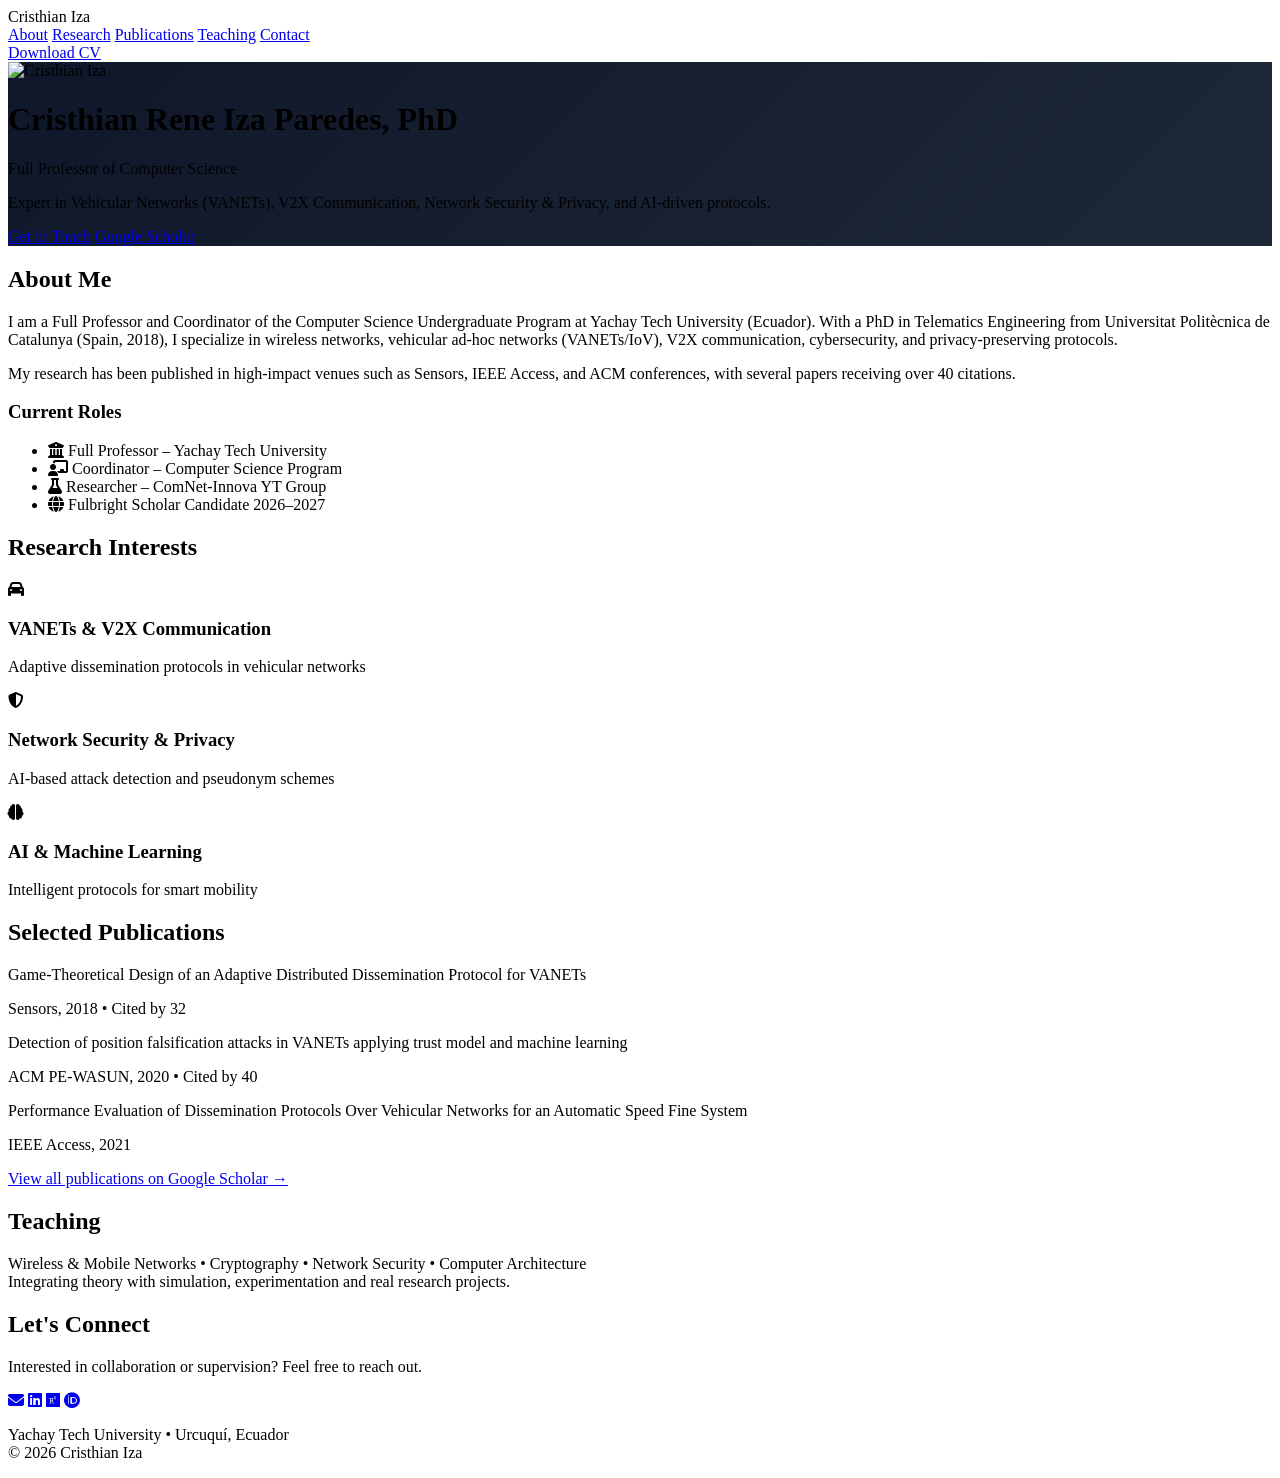
==== index.html @ 552dc109 "Add initial personal website structure in index.html Initial commit of the personal website for Cris" ====
<!DOCTYPE html>
<html lang="en">
<head>
  <meta charset="UTF-8">
  <meta name="viewport" content="width=device-width, initial-scale=1.0">
  <title>Cristhian Iza, PhD | Professor of Computer Science</title>
  <script src="https://cdn.tailwindcss.com"></script>
  <link rel="stylesheet" href="https://cdnjs.cloudflare.com/ajax/libs/font-awesome/6.6.0/css/all.min.css">
  <style>
    .hero-bg { background: linear-gradient(135deg, #0f172a 0%, #1e2937 100%); }
    .nav-link { transition: all 0.3s; }
    .nav-link:hover { color: #22d3ee; transform: translateY(-2px); }
  </style>
</head>
<body class="bg-slate-950 text-slate-200 font-sans">

  <!-- NAVBAR -->
  <nav class="bg-slate-900 border-b border-slate-800 sticky top-0 z-50">
    <div class="max-w-6xl mx-auto px-6 py-4 flex justify-between items-center">
      <div class="text-2xl font-bold text-cyan-400">Cristhian Iza</div>
      <div class="hidden md:flex space-x-8 text-sm font-medium">
        <a href="#about" class="nav-link">About</a>
        <a href="#research" class="nav-link">Research</a>
        <a href="#publications" class="nav-link">Publications</a>
        <a href="#teaching" class="nav-link">Teaching</a>
        <a href="#contact" class="nav-link">Contact</a>
      </div>
      <a href="https://github.com/cristhianiza" target="_blank"
         class="px-6 py-2 bg-cyan-500 hover:bg-cyan-400 text-slate-900 font-semibold rounded-lg transition text-sm">
        Download CV
      </a>
    </div>
  </nav>

  <!-- HERO -->
  <header class="hero-bg py-24 text-center">
    <div class="max-w-4xl mx-auto px-6">
      <div class="mx-auto w-48 h-48 bg-gradient-to-br from-cyan-400 to-blue-600 rounded-3xl overflow-hidden border-4 border-slate-700 shadow-2xl mb-8">
        <img src="https://via.placeholder.com/300x300/0f172a/22d3ee?text=CI" alt="Cristhian Iza" class="w-full h-full object-cover">
      </div>
      <h1 class="text-5xl md:text-6xl font-bold mb-4">Cristhian Rene Iza Paredes, PhD</h1>
      <p class="text-2xl text-cyan-400 mb-6">Full Professor of Computer Science</p>
      <p class="text-xl max-w-2xl mx-auto text-slate-400">
        Expert in Vehicular Networks (VANETs), V2X Communication, Network Security & Privacy, and AI-driven protocols.
      </p>
      <div class="mt-10 flex justify-center gap-4">
        <a href="#contact" class="px-8 py-4 bg-cyan-500 hover:bg-cyan-400 text-slate-900 font-bold rounded-xl transition">Get in Touch</a>
        <a href="https://scholar.google.com" target="_blank" class="px-8 py-4 border border-slate-600 hover:border-cyan-400 rounded-xl transition">Google Scholar</a>
      </div>
    </div>
  </header>

  <!-- ABOUT -->
  <section id="about" class="py-20 bg-slate-900">
    <div class="max-w-6xl mx-auto px-6">
      <h2 class="text-4xl font-bold mb-8 text-center">About Me</h2>
      <div class="grid md:grid-cols-2 gap-12">
        <div>
          <p class="text-lg text-slate-300 leading-relaxed">
            I am a Full Professor and Coordinator of the Computer Science Undergraduate Program at Yachay Tech University (Ecuador). 
            With a PhD in Telematics Engineering from Universitat Politècnica de Catalunya (Spain, 2018), I specialize in wireless networks, 
            vehicular ad-hoc networks (VANETs/IoV), V2X communication, cybersecurity, and privacy-preserving protocols.
          </p>
          <p class="text-lg text-slate-300 leading-relaxed mt-6">
            My research has been published in high-impact venues such as <span class="font-semibold text-cyan-400">Sensors</span>, 
            <span class="font-semibold text-cyan-400">IEEE Access</span>, and ACM conferences, with several papers receiving over 40 citations.
          </p>
        </div>
        <div class="bg-slate-800 p-8 rounded-3xl">
          <h3 class="font-semibold mb-6 text-cyan-400 text-xl">Current Roles</h3>
          <ul class="space-y-4 text-lg">
            <li><i class="fa-solid fa-university text-cyan-400 mr-3"></i> Full Professor – Yachay Tech University</li>
            <li><i class="fa-solid fa-chalkboard-user text-cyan-400 mr-3"></i> Coordinator – Computer Science Program</li>
            <li><i class="fa-solid fa-flask text-cyan-400 mr-3"></i> Researcher – ComNet-Innova YT Group</li>
            <li><i class="fa-solid fa-globe text-cyan-400 mr-3"></i> Fulbright Scholar Candidate 2026–2027</li>
          </ul>
        </div>
      </div>
    </div>
  </section>

  <!-- RESEARCH INTERESTS -->
  <section id="research" class="py-20 bg-slate-950">
    <div class="max-w-6xl mx-auto px-6">
      <h2 class="text-4xl font-bold mb-12 text-center">Research Interests</h2>
      <div class="grid md:grid-cols-3 gap-8">
        <div class="bg-slate-900 p-8 rounded-3xl text-center hover:scale-105 transition">
          <i class="fa-solid fa-car text-5xl text-cyan-400 mb-6"></i>
          <h3 class="font-semibold text-xl">VANETs &amp; V2X Communication</h3>
          <p class="mt-3 text-slate-400">Adaptive dissemination protocols in vehicular networks</p>
        </div>
        <div class="bg-slate-900 p-8 rounded-3xl text-center hover:scale-105 transition">
          <i class="fa-solid fa-shield-halved text-5xl text-cyan-400 mb-6"></i>
          <h3 class="font-semibold text-xl">Network Security &amp; Privacy</h3>
          <p class="mt-3 text-slate-400">AI-based attack detection and pseudonym schemes</p>
        </div>
        <div class="bg-slate-900 p-8 rounded-3xl text-center hover:scale-105 transition">
          <i class="fa-solid fa-brain text-5xl text-cyan-400 mb-6"></i>
          <h3 class="font-semibold text-xl">AI &amp; Machine Learning</h3>
          <p class="mt-3 text-slate-400">Intelligent protocols for smart mobility</p>
        </div>
      </div>
    </div>
  </section>

  <!-- SELECTED PUBLICATIONS -->
  <section id="publications" class="py-20 bg-slate-900">
    <div class="max-w-6xl mx-auto px-6">
      <h2 class="text-4xl font-bold mb-12 text-center">Selected Publications</h2>
      <div class="space-y-8">
        <div class="border-l-4 border-cyan-400 pl-6">
          <p class="font-medium">Game-Theoretical Design of an Adaptive Distributed Dissemination Protocol for VANETs</p>
          <p class="text-sm text-slate-400">Sensors, 2018 • Cited by 32</p>
        </div>
        <div class="border-l-4 border-cyan-400 pl-6">
          <p class="font-medium">Detection of position falsification attacks in VANETs applying trust model and machine learning</p>
          <p class="text-sm text-slate-400">ACM PE-WASUN, 2020 • Cited by 40</p>
        </div>
        <div class="border-l-4 border-cyan-400 pl-6">
          <p class="font-medium">Performance Evaluation of Dissemination Protocols Over Vehicular Networks for an Automatic Speed Fine System</p>
          <p class="text-sm text-slate-400">IEEE Access, 2021</p>
        </div>
      </div>
      <div class="text-center mt-10">
        <a href="#" class="inline-flex items-center gap-2 text-cyan-400 hover:text-cyan-300 font-medium">
          View all publications on Google Scholar →
        </a>
      </div>
    </div>
  </section>

  <!-- TEACHING -->
  <section id="teaching" class="py-20 bg-slate-950">
    <div class="max-w-6xl mx-auto px-6">
      <h2 class="text-4xl font-bold mb-8 text-center">Teaching</h2>
      <div class="max-w-2xl mx-auto text-center text-lg text-slate-400">
        Wireless &amp; Mobile Networks • Cryptography • Network Security • Computer Architecture<br>
        <span class="text-cyan-400">Integrating theory with simulation, experimentation and real research projects.</span>
      </div>
    </div>
  </section>

  <!-- CONTACT -->
  <section id="contact" class="py-20 bg-slate-900">
    <div class="max-w-4xl mx-auto px-6 text-center">
      <h2 class="text-4xl font-bold mb-6">Let's Connect</h2>
      <p class="text-slate-400 mb-10">Interested in collaboration or supervision? Feel free to reach out.</p>
      <div class="flex flex-wrap justify-center gap-6 text-3xl">
        <a href="mailto:ciza@yachaytech.edu.ec" class="hover:text-cyan-400 transition"><i class="fa-solid fa-envelope"></i></a>
        <a href="#" class="hover:text-cyan-400 transition"><i class="fa-brands fa-linkedin"></i></a>
        <a href="#" class="hover:text-cyan-400 transition"><i class="fa-brands fa-researchgate"></i></a>
        <a href="#" class="hover:text-cyan-400 transition"><i class="fa-brands fa-orcid"></i></a>
      </div>
      <p class="mt-12 text-sm text-slate-500">
        Yachay Tech University • Urcuquí, Ecuador<br>
        © 2026 Cristhian Iza
      </p>
    </div>
  </section>

</body>
</html>
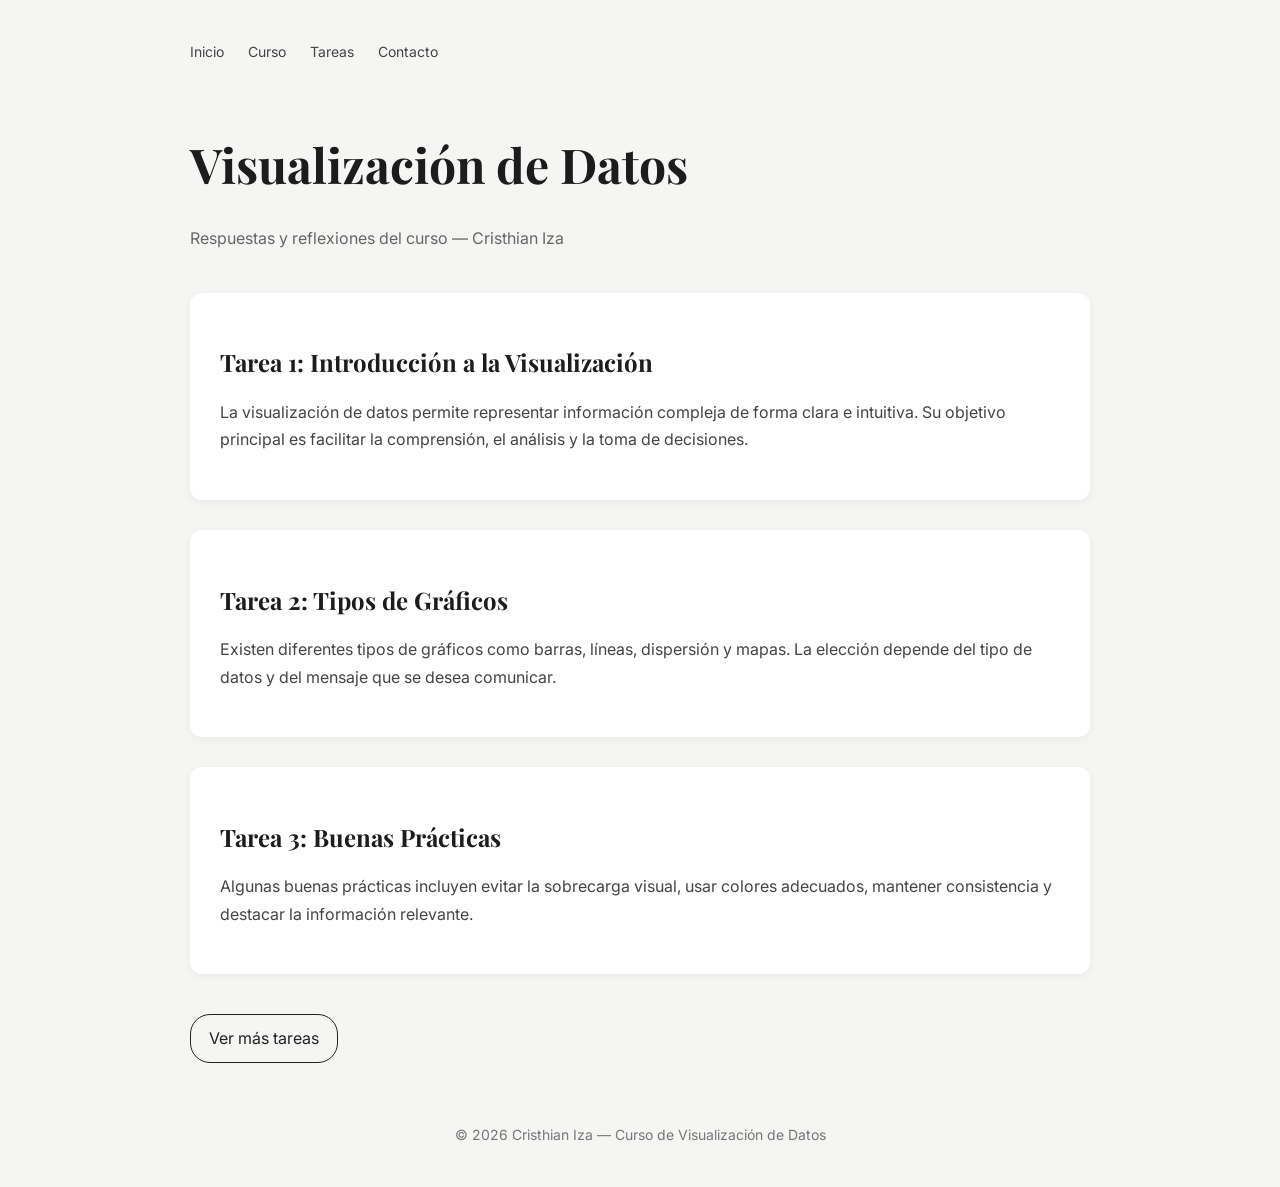
==== commit 66891a25: "Add initial HTML structure for data visualization" ====
--- a/index.html
+++ b/index.html
@@ -1,162 +1,156 @@
 <!DOCTYPE html>
-<html lang="en">
+<html lang="es">
 <head>
   <meta charset="UTF-8">
   <meta name="viewport" content="width=device-width, initial-scale=1.0">
-  <title>Cristhian Iza, PhD | Professor of Computer Science</title>
-  <script src="https://cdn.tailwindcss.com"></script>
-  <link rel="stylesheet" href="https://cdnjs.cloudflare.com/ajax/libs/font-awesome/6.6.0/css/all.min.css">
+  <title>Visualización de Datos | Cristhian Iza</title>
+
+  <!-- Google Fonts -->
+  <link href="https://fonts.googleapis.com/css2?family=Playfair+Display:wght@500;700&family=Inter:wght@300;400;500&display=swap" rel="stylesheet">
+
   <style>
-    .hero-bg { background: linear-gradient(135deg, #0f172a 0%, #1e2937 100%); }
-    .nav-link { transition: all 0.3s; }
-    .nav-link:hover { color: #22d3ee; transform: translateY(-2px); }
+    body {
+      margin: 0;
+      background: #f5f5f4;
+      color: #1c1c1c;
+      font-family: 'Inter', sans-serif;
+      line-height: 1.7;
+    }
+
+    .container {
+      max-width: 900px;
+      margin: auto;
+      padding: 40px 20px;
+    }
+
+    /* NAV */
+    nav {
+      font-size: 14px;
+      margin-bottom: 60px;
+    }
+
+    nav a {
+      margin-right: 20px;
+      text-decoration: none;
+      color: #444;
+    }
+
+    nav a:hover {
+      text-decoration: underline;
+    }
+
+    /* HEADER */
+    h1 {
+      font-family: 'Playfair Display', serif;
+      font-size: 48px;
+      margin-bottom: 20px;
+    }
+
+    .subtitle {
+      color: #666;
+      margin-bottom: 40px;
+    }
+
+    /* CARD RESPUESTAS */
+    .card {
+      background: white;
+      padding: 30px;
+      border-radius: 12px;
+      margin-bottom: 30px;
+      box-shadow: 0 2px 8px rgba(0,0,0,0.05);
+    }
+
+    .card h2 {
+      font-family: 'Playfair Display', serif;
+      margin-bottom: 15px;
+    }
+
+    .card p {
+      color: #444;
+    }
+
+    /* BOTÓN */
+    .btn {
+      display: inline-block;
+      padding: 10px 18px;
+      border: 1px solid #222;
+      border-radius: 20px;
+      text-decoration: none;
+      color: #222;
+      margin-top: 10px;
+      transition: 0.3s;
+    }
+
+    .btn:hover {
+      background: #222;
+      color: white;
+    }
+
+    /* FOOTER */
+    footer {
+      margin-top: 60px;
+      font-size: 14px;
+      color: #777;
+      text-align: center;
+    }
+
   </style>
 </head>
-<body class="bg-slate-950 text-slate-200 font-sans">
 
-  <!-- NAVBAR -->
-  <nav class="bg-slate-900 border-b border-slate-800 sticky top-0 z-50">
-    <div class="max-w-6xl mx-auto px-6 py-4 flex justify-between items-center">
-      <div class="text-2xl font-bold text-cyan-400">Cristhian Iza</div>
-      <div class="hidden md:flex space-x-8 text-sm font-medium">
-        <a href="#about" class="nav-link">About</a>
-        <a href="#research" class="nav-link">Research</a>
-        <a href="#publications" class="nav-link">Publications</a>
-        <a href="#teaching" class="nav-link">Teaching</a>
-        <a href="#contact" class="nav-link">Contact</a>
-      </div>
-      <a href="https://github.com/cristhianiza" target="_blank"
-         class="px-6 py-2 bg-cyan-500 hover:bg-cyan-400 text-slate-900 font-semibold rounded-lg transition text-sm">
-        Download CV
-      </a>
-    </div>
-  </nav>
+<body>
 
-  <!-- HERO -->
-  <header class="hero-bg py-24 text-center">
-    <div class="max-w-4xl mx-auto px-6">
-      <div class="mx-auto w-48 h-48 bg-gradient-to-br from-cyan-400 to-blue-600 rounded-3xl overflow-hidden border-4 border-slate-700 shadow-2xl mb-8">
-        <img src="https://via.placeholder.com/300x300/0f172a/22d3ee?text=CI" alt="Cristhian Iza" class="w-full h-full object-cover">
-      </div>
-      <h1 class="text-5xl md:text-6xl font-bold mb-4">Cristhian Rene Iza Paredes, PhD</h1>
-      <p class="text-2xl text-cyan-400 mb-6">Full Professor of Computer Science</p>
-      <p class="text-xl max-w-2xl mx-auto text-slate-400">
-        Expert in Vehicular Networks (VANETs), V2X Communication, Network Security & Privacy, and AI-driven protocols.
-      </p>
-      <div class="mt-10 flex justify-center gap-4">
-        <a href="#contact" class="px-8 py-4 bg-cyan-500 hover:bg-cyan-400 text-slate-900 font-bold rounded-xl transition">Get in Touch</a>
-        <a href="https://scholar.google.com" target="_blank" class="px-8 py-4 border border-slate-600 hover:border-cyan-400 rounded-xl transition">Google Scholar</a>
-      </div>
-    </div>
-  </header>
+  <div class="container">
 
-  <!-- ABOUT -->
-  <section id="about" class="py-20 bg-slate-900">
-    <div class="max-w-6xl mx-auto px-6">
-      <h2 class="text-4xl font-bold mb-8 text-center">About Me</h2>
-      <div class="grid md:grid-cols-2 gap-12">
-        <div>
-          <p class="text-lg text-slate-300 leading-relaxed">
-            I am a Full Professor and Coordinator of the Computer Science Undergraduate Program at Yachay Tech University (Ecuador). 
-            With a PhD in Telematics Engineering from Universitat Politècnica de Catalunya (Spain, 2018), I specialize in wireless networks, 
-            vehicular ad-hoc networks (VANETs/IoV), V2X communication, cybersecurity, and privacy-preserving protocols.
-          </p>
-          <p class="text-lg text-slate-300 leading-relaxed mt-6">
-            My research has been published in high-impact venues such as <span class="font-semibold text-cyan-400">Sensors</span>, 
-            <span class="font-semibold text-cyan-400">IEEE Access</span>, and ACM conferences, with several papers receiving over 40 citations.
-          </p>
-        </div>
-        <div class="bg-slate-800 p-8 rounded-3xl">
-          <h3 class="font-semibold mb-6 text-cyan-400 text-xl">Current Roles</h3>
-          <ul class="space-y-4 text-lg">
-            <li><i class="fa-solid fa-university text-cyan-400 mr-3"></i> Full Professor – Yachay Tech University</li>
-            <li><i class="fa-solid fa-chalkboard-user text-cyan-400 mr-3"></i> Coordinator – Computer Science Program</li>
-            <li><i class="fa-solid fa-flask text-cyan-400 mr-3"></i> Researcher – ComNet-Innova YT Group</li>
-            <li><i class="fa-solid fa-globe text-cyan-400 mr-3"></i> Fulbright Scholar Candidate 2026–2027</li>
-          </ul>
-        </div>
-      </div>
-    </div>
-  </section>
+    <!-- NAV -->
+    <nav>
+      <a href="#">Inicio</a>
+      <a href="#">Curso</a>
+      <a href="#">Tareas</a>
+      <a href="#">Contacto</a>
+    </nav>
 
-  <!-- RESEARCH INTERESTS -->
-  <section id="research" class="py-20 bg-slate-950">
-    <div class="max-w-6xl mx-auto px-6">
-      <h2 class="text-4xl font-bold mb-12 text-center">Research Interests</h2>
-      <div class="grid md:grid-cols-3 gap-8">
-        <div class="bg-slate-900 p-8 rounded-3xl text-center hover:scale-105 transition">
-          <i class="fa-solid fa-car text-5xl text-cyan-400 mb-6"></i>
-          <h3 class="font-semibold text-xl">VANETs &amp; V2X Communication</h3>
-          <p class="mt-3 text-slate-400">Adaptive dissemination protocols in vehicular networks</p>
-        </div>
-        <div class="bg-slate-900 p-8 rounded-3xl text-center hover:scale-105 transition">
-          <i class="fa-solid fa-shield-halved text-5xl text-cyan-400 mb-6"></i>
-          <h3 class="font-semibold text-xl">Network Security &amp; Privacy</h3>
-          <p class="mt-3 text-slate-400">AI-based attack detection and pseudonym schemes</p>
-        </div>
-        <div class="bg-slate-900 p-8 rounded-3xl text-center hover:scale-105 transition">
-          <i class="fa-solid fa-brain text-5xl text-cyan-400 mb-6"></i>
-          <h3 class="font-semibold text-xl">AI &amp; Machine Learning</h3>
-          <p class="mt-3 text-slate-400">Intelligent protocols for smart mobility</p>
-        </div>
-      </div>
-    </div>
-  </section>
+    <!-- HEADER -->
+    <h1>Visualización de Datos</h1>
+    <p class="subtitle">
+      Respuestas y reflexiones del curso — Cristhian Iza
+    </p>
 
-  <!-- SELECTED PUBLICATIONS -->
-  <section id="publications" class="py-20 bg-slate-900">
-    <div class="max-w-6xl mx-auto px-6">
-      <h2 class="text-4xl font-bold mb-12 text-center">Selected Publications</h2>
-      <div class="space-y-8">
-        <div class="border-l-4 border-cyan-400 pl-6">
-          <p class="font-medium">Game-Theoretical Design of an Adaptive Distributed Dissemination Protocol for VANETs</p>
-          <p class="text-sm text-slate-400">Sensors, 2018 • Cited by 32</p>
-        </div>
-        <div class="border-l-4 border-cyan-400 pl-6">
-          <p class="font-medium">Detection of position falsification attacks in VANETs applying trust model and machine learning</p>
-          <p class="text-sm text-slate-400">ACM PE-WASUN, 2020 • Cited by 40</p>
-        </div>
-        <div class="border-l-4 border-cyan-400 pl-6">
-          <p class="font-medium">Performance Evaluation of Dissemination Protocols Over Vehicular Networks for an Automatic Speed Fine System</p>
-          <p class="text-sm text-slate-400">IEEE Access, 2021</p>
-        </div>
-      </div>
-      <div class="text-center mt-10">
-        <a href="#" class="inline-flex items-center gap-2 text-cyan-400 hover:text-cyan-300 font-medium">
-          View all publications on Google Scholar →
-        </a>
-      </div>
-    </div>
-  </section>
-
-  <!-- TEACHING -->
-  <section id="teaching" class="py-20 bg-slate-950">
-    <div class="max-w-6xl mx-auto px-6">
-      <h2 class="text-4xl font-bold mb-8 text-center">Teaching</h2>
-      <div class="max-w-2xl mx-auto text-center text-lg text-slate-400">
-        Wireless &amp; Mobile Networks • Cryptography • Network Security • Computer Architecture<br>
-        <span class="text-cyan-400">Integrating theory with simulation, experimentation and real research projects.</span>
-      </div>
-    </div>
-  </section>
-
-  <!-- CONTACT -->
-  <section id="contact" class="py-20 bg-slate-900">
-    <div class="max-w-4xl mx-auto px-6 text-center">
-      <h2 class="text-4xl font-bold mb-6">Let's Connect</h2>
-      <p class="text-slate-400 mb-10">Interested in collaboration or supervision? Feel free to reach out.</p>
-      <div class="flex flex-wrap justify-center gap-6 text-3xl">
-        <a href="mailto:ciza@yachaytech.edu.ec" class="hover:text-cyan-400 transition"><i class="fa-solid fa-envelope"></i></a>
-        <a href="#" class="hover:text-cyan-400 transition"><i class="fa-brands fa-linkedin"></i></a>
-        <a href="#" class="hover:text-cyan-400 transition"><i class="fa-brands fa-researchgate"></i></a>
-        <a href="#" class="hover:text-cyan-400 transition"><i class="fa-brands fa-orcid"></i></a>
-      </div>
-      <p class="mt-12 text-sm text-slate-500">
-        Yachay Tech University • Urcuquí, Ecuador<br>
-        © 2026 Cristhian Iza
+    <!-- RESPUESTA 1 -->
+    <div class="card">
+      <h2>Tarea 1: Introducción a la Visualización</h2>
+      <p>
+        La visualización de datos permite representar información compleja de forma clara e intuitiva.
+        Su objetivo principal es facilitar la comprensión, el análisis y la toma de decisiones.
       </p>
     </div>
-  </section>
+
+    <!-- RESPUESTA 2 -->
+    <div class="card">
+      <h2>Tarea 2: Tipos de Gráficos</h2>
+      <p>
+        Existen diferentes tipos de gráficos como barras, líneas, dispersión y mapas.
+        La elección depende del tipo de datos y del mensaje que se desea comunicar.
+      </p>
+    </div>
+
+    <!-- RESPUESTA 3 -->
+    <div class="card">
+      <h2>Tarea 3: Buenas Prácticas</h2>
+      <p>
+        Algunas buenas prácticas incluyen evitar la sobrecarga visual, usar colores adecuados,
+        mantener consistencia y destacar la información relevante.
+      </p>
+    </div>
+
+    <!-- BOTÓN -->
+    <a href="#" class="btn">Ver más tareas</a>
+
+    <!-- FOOTER -->
+    <footer>
+      © 2026 Cristhian Iza — Curso de Visualización de Datos
+    </footer>
+
+  </div>
 
 </body>
 </html>
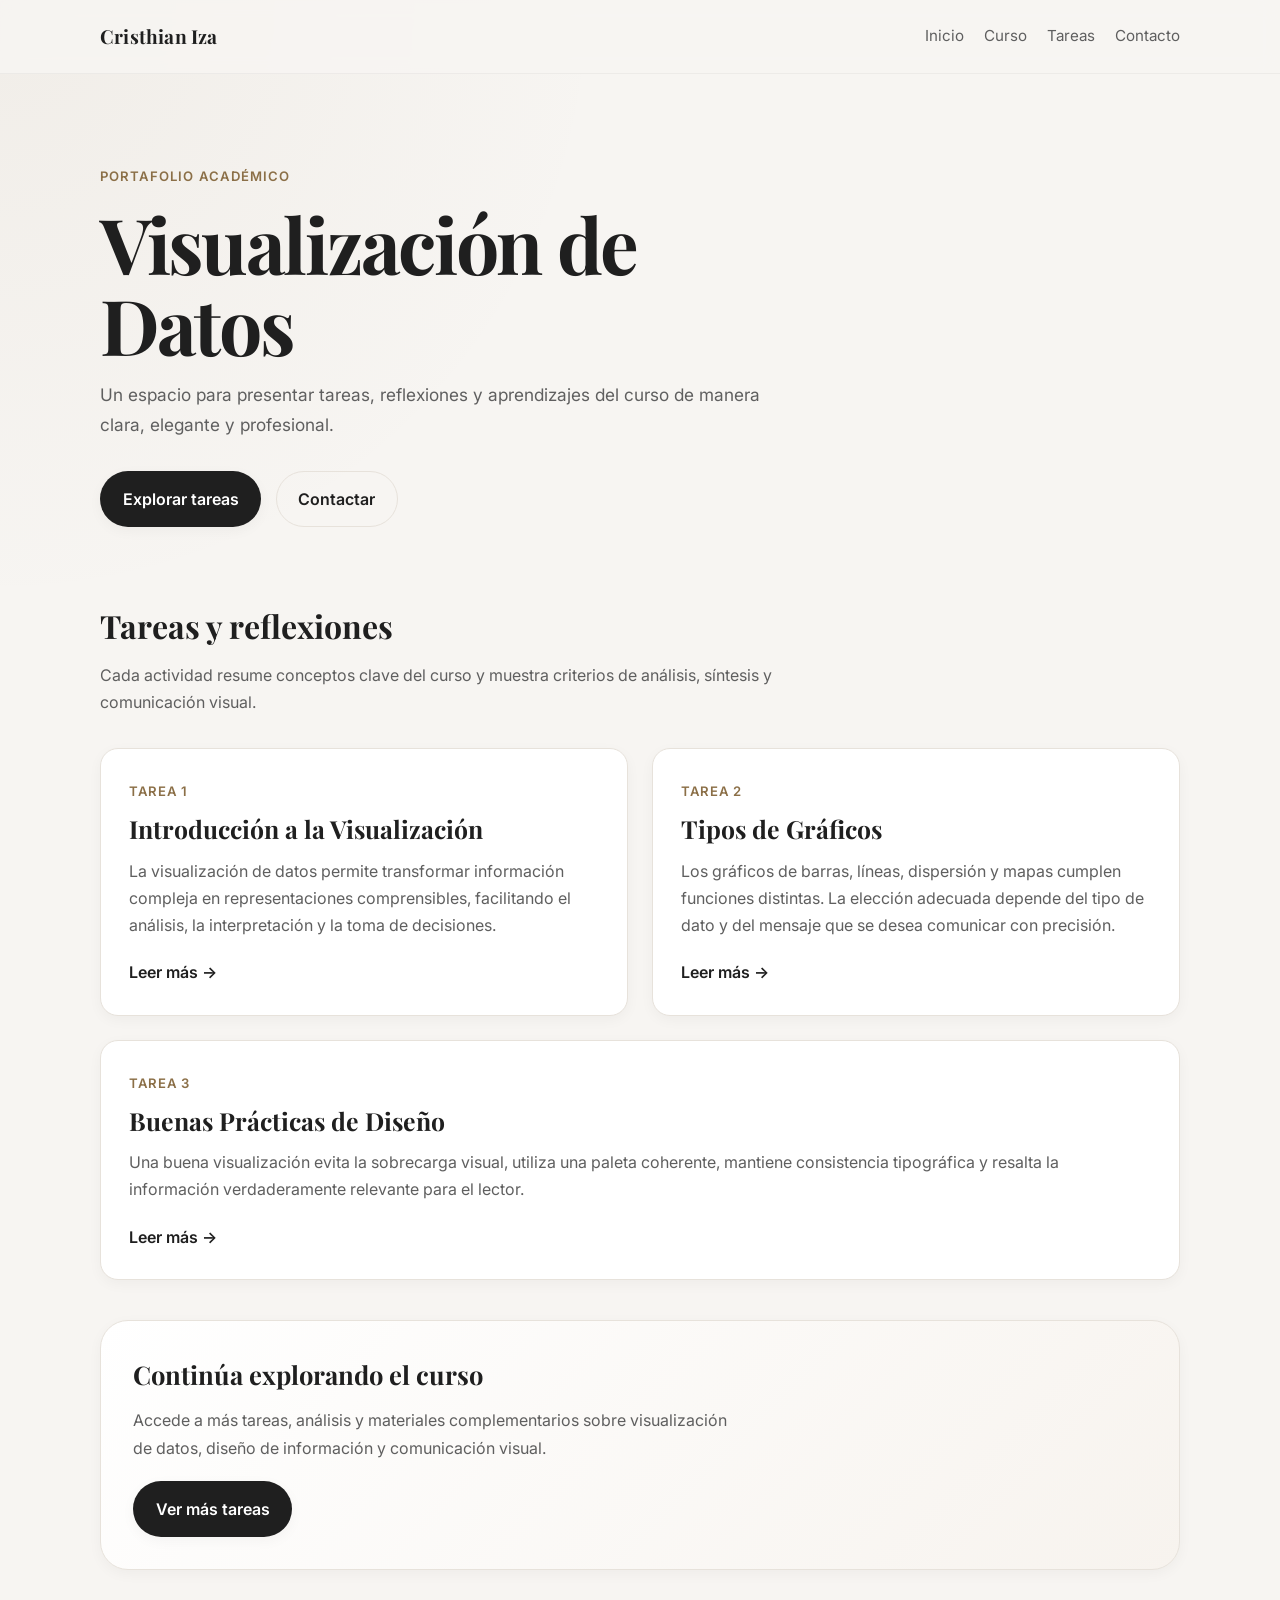
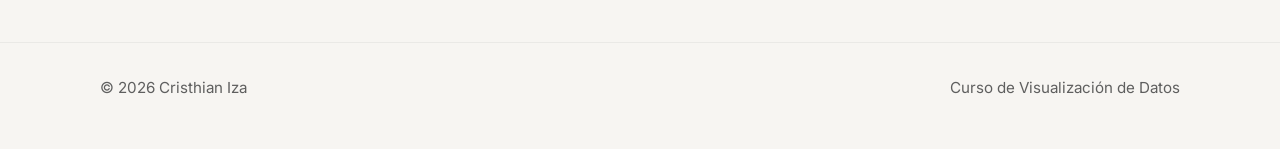
==== commit 3a9996e5: "Update index.html" ====
--- a/index.html
+++ b/index.html
@@ -1,156 +1,461 @@
 <!DOCTYPE html>
 <html lang="es">
 <head>
-  <meta charset="UTF-8">
-  <meta name="viewport" content="width=device-width, initial-scale=1.0">
+  <meta charset="UTF-8" />
+  <meta name="viewport" content="width=device-width, initial-scale=1.0" />
+  <meta name="description" content="Sitio académico de Visualización de Datos de Cristhian Iza" />
   <title>Visualización de Datos | Cristhian Iza</title>
 
-  <!-- Google Fonts -->
-  <link href="https://fonts.googleapis.com/css2?family=Playfair+Display:wght@500;700&family=Inter:wght@300;400;500&display=swap" rel="stylesheet">
+  <link rel="preconnect" href="https://fonts.googleapis.com" />
+  <link rel="preconnect" href="https://fonts.gstatic.com" crossorigin />
+  <link
+    href="https://fonts.googleapis.com/css2?family=Playfair+Display:wght@600;700&family=Inter:wght@300;400;500;600&display=swap"
+    rel="stylesheet"
+  />
 
   <style>
+    :root {
+      --bg: #f7f5f2;
+      --surface: #ffffff;
+      --surface-hover: #fcfcfc;
+      --text: #1f1f1f;
+      --text-muted: #5f5f5f;
+      --border: #e7e2db;
+      --primary: #1f1f1f;
+      --accent: #8b6f47;
+      --shadow-sm: 0 4px 14px rgba(0, 0, 0, 0.04);
+      --shadow-md: 0 10px 30px rgba(0, 0, 0, 0.08);
+      --radius-sm: 12px;
+      --radius-md: 18px;
+      --radius-lg: 28px;
+      --container: 1080px;
+      --transition: 220ms ease;
+    }
+
+    * {
+      box-sizing: border-box;
+    }
+
+    html {
+      scroll-behavior: smooth;
+    }
+
     body {
       margin: 0;
-      background: #f5f5f4;
-      color: #1c1c1c;
-      font-family: 'Inter', sans-serif;
+      font-family: "Inter", sans-serif;
+      background:
+        radial-gradient(circle at top left, rgba(139, 111, 71, 0.06), transparent 28%),
+        var(--bg);
+      color: var(--text);
       line-height: 1.7;
     }
 
-    .container {
-      max-width: 900px;
-      margin: auto;
-      padding: 40px 20px;
-    }
-
-    /* NAV */
-    nav {
-      font-size: 14px;
-      margin-bottom: 60px;
-    }
-
-    nav a {
-      margin-right: 20px;
+    img {
+      max-width: 100%;
+      display: block;
+    }
+
+    a {
+      color: inherit;
       text-decoration: none;
-      color: #444;
-    }
-
-    nav a:hover {
-      text-decoration: underline;
-    }
-
-    /* HEADER */
-    h1 {
-      font-family: 'Playfair Display', serif;
-      font-size: 48px;
-      margin-bottom: 20px;
-    }
-
-    .subtitle {
-      color: #666;
-      margin-bottom: 40px;
-    }
-
-    /* CARD RESPUESTAS */
+    }
+
+    .wrapper {
+      width: min(100% - 2rem, var(--container));
+      margin-inline: auto;
+    }
+
+    /* Header */
+    .site-header {
+      padding: 1.25rem 0;
+      border-bottom: 1px solid rgba(0, 0, 0, 0.04);
+      background: rgba(247, 245, 242, 0.85);
+      backdrop-filter: blur(10px);
+      position: sticky;
+      top: 0;
+      z-index: 50;
+    }
+
+    .site-header__content {
+      display: flex;
+      align-items: center;
+      justify-content: space-between;
+      gap: 1rem;
+      flex-wrap: wrap;
+    }
+
+    .brand {
+      font-family: "Playfair Display", serif;
+      font-size: 1.2rem;
+      font-weight: 700;
+      letter-spacing: 0.2px;
+    }
+
+    .nav {
+      display: flex;
+      gap: 1.25rem;
+      flex-wrap: wrap;
+    }
+
+    .nav a {
+      font-size: 0.95rem;
+      color: var(--text-muted);
+      position: relative;
+      transition: color var(--transition);
+    }
+
+    .nav a::after {
+      content: "";
+      position: absolute;
+      left: 0;
+      bottom: -0.35rem;
+      width: 0;
+      height: 2px;
+      background: var(--accent);
+      transition: width var(--transition);
+    }
+
+    .nav a:hover,
+    .nav a:focus-visible {
+      color: var(--text);
+    }
+
+    .nav a:hover::after,
+    .nav a:focus-visible::after {
+      width: 100%;
+    }
+
+    /* Hero */
+    .hero {
+      padding: 5.5rem 0 3.5rem;
+    }
+
+    .hero__eyebrow {
+      display: inline-block;
+      font-size: 0.82rem;
+      font-weight: 600;
+      letter-spacing: 0.08em;
+      text-transform: uppercase;
+      color: var(--accent);
+      margin-bottom: 1rem;
+    }
+
+    .hero__title {
+      margin: 0 0 1rem;
+      font-family: "Playfair Display", serif;
+      font-size: clamp(2.6rem, 6vw, 4.8rem);
+      line-height: 1.05;
+      letter-spacing: -0.03em;
+      max-width: 11ch;
+    }
+
+    .hero__subtitle {
+      max-width: 700px;
+      margin: 0 0 2rem;
+      font-size: 1.08rem;
+      color: var(--text-muted);
+    }
+
+    .hero__actions {
+      display: flex;
+      gap: 0.9rem;
+      flex-wrap: wrap;
+    }
+
+    /* Buttons */
+    .btn {
+      display: inline-flex;
+      align-items: center;
+      justify-content: center;
+      gap: 0.5rem;
+      min-height: 48px;
+      padding: 0.85rem 1.35rem;
+      border-radius: 999px;
+      font-weight: 600;
+      transition:
+        transform var(--transition),
+        background var(--transition),
+        color var(--transition),
+        border-color var(--transition),
+        box-shadow var(--transition);
+      border: 1px solid transparent;
+      cursor: pointer;
+    }
+
+    .btn--primary {
+      background: var(--primary);
+      color: #fff;
+      box-shadow: var(--shadow-sm);
+    }
+
+    .btn--primary:hover,
+    .btn--primary:focus-visible {
+      transform: translateY(-1px);
+      box-shadow: var(--shadow-md);
+    }
+
+    .btn--secondary {
+      background: transparent;
+      border-color: var(--border);
+      color: var(--text);
+    }
+
+    .btn--secondary:hover,
+    .btn--secondary:focus-visible {
+      background: #fff;
+      border-color: #d8d1c7;
+    }
+
+    /* Main content */
+    .section {
+      padding: 1rem 0 4.5rem;
+    }
+
+    .section__header {
+      margin-bottom: 2rem;
+    }
+
+    .section__title {
+      margin: 0 0 0.5rem;
+      font-family: "Playfair Display", serif;
+      font-size: 2rem;
+    }
+
+    .section__text {
+      margin: 0;
+      max-width: 700px;
+      color: var(--text-muted);
+    }
+
+    .grid {
+      display: grid;
+      grid-template-columns: repeat(12, 1fr);
+      gap: 1.5rem;
+    }
+
     .card {
-      background: white;
-      padding: 30px;
-      border-radius: 12px;
-      margin-bottom: 30px;
-      box-shadow: 0 2px 8px rgba(0,0,0,0.05);
-    }
-
-    .card h2 {
-      font-family: 'Playfair Display', serif;
-      margin-bottom: 15px;
-    }
-
-    .card p {
-      color: #444;
-    }
-
-    /* BOTÓN */
-    .btn {
+      grid-column: span 12;
+      background: var(--surface);
+      border: 1px solid var(--border);
+      border-radius: var(--radius-md);
+      padding: 1.75rem;
+      box-shadow: var(--shadow-sm);
+      transition:
+        transform var(--transition),
+        box-shadow var(--transition),
+        background var(--transition);
+    }
+
+    .card:hover {
+      transform: translateY(-4px);
+      box-shadow: var(--shadow-md);
+      background: var(--surface-hover);
+    }
+
+    .card__meta {
       display: inline-block;
-      padding: 10px 18px;
-      border: 1px solid #222;
-      border-radius: 20px;
-      text-decoration: none;
-      color: #222;
-      margin-top: 10px;
-      transition: 0.3s;
-    }
-
-    .btn:hover {
-      background: #222;
-      color: white;
-    }
-
-    /* FOOTER */
-    footer {
-      margin-top: 60px;
-      font-size: 14px;
-      color: #777;
-      text-align: center;
-    }
-
+      margin-bottom: 0.75rem;
+      font-size: 0.82rem;
+      font-weight: 600;
+      letter-spacing: 0.05em;
+      text-transform: uppercase;
+      color: var(--accent);
+    }
+
+    .card__title {
+      margin: 0 0 0.85rem;
+      font-family: "Playfair Display", serif;
+      font-size: 1.55rem;
+      line-height: 1.2;
+    }
+
+    .card__text {
+      margin: 0;
+      color: var(--text-muted);
+      font-size: 1rem;
+    }
+
+    .card__footer {
+      margin-top: 1.25rem;
+    }
+
+    .text-link {
+      font-weight: 600;
+      color: var(--text);
+    }
+
+    .text-link:hover,
+    .text-link:focus-visible {
+      color: var(--accent);
+    }
+
+    /* CTA */
+    .cta {
+      margin-top: 2.5rem;
+      padding: 2rem;
+      background: linear-gradient(135deg, #ffffff, #f7f3ee);
+      border: 1px solid var(--border);
+      border-radius: var(--radius-lg);
+      box-shadow: var(--shadow-sm);
+    }
+
+    .cta h3 {
+      margin: 0 0 0.7rem;
+      font-family: "Playfair Display", serif;
+      font-size: 1.6rem;
+    }
+
+    .cta p {
+      margin: 0 0 1.2rem;
+      color: var(--text-muted);
+      max-width: 60ch;
+    }
+
+    /* Footer */
+    .site-footer {
+      padding: 2rem 0 3rem;
+      color: var(--text-muted);
+      font-size: 0.95rem;
+      border-top: 1px solid rgba(0, 0, 0, 0.05);
+    }
+
+    .site-footer__content {
+      display: flex;
+      justify-content: space-between;
+      gap: 1rem;
+      flex-wrap: wrap;
+    }
+
+    /* Accessibility */
+    a:focus-visible,
+    button:focus-visible {
+      outline: 3px solid rgba(139, 111, 71, 0.28);
+      outline-offset: 3px;
+    }
+
+    /* Responsive */
+    @media (min-width: 768px) {
+      .card--half {
+        grid-column: span 6;
+      }
+    }
+
+    @media (max-width: 640px) {
+      .hero {
+        padding: 4rem 0 2.5rem;
+      }
+
+      .card,
+      .cta {
+        padding: 1.4rem;
+      }
+
+      .site-header__content,
+      .site-footer__content {
+        align-items: flex-start;
+      }
+    }
   </style>
 </head>
-
 <body>
-
-  <div class="container">
-
-    <!-- NAV -->
-    <nav>
-      <a href="#">Inicio</a>
-      <a href="#">Curso</a>
-      <a href="#">Tareas</a>
-      <a href="#">Contacto</a>
-    </nav>
-
-    <!-- HEADER -->
-    <h1>Visualización de Datos</h1>
-    <p class="subtitle">
-      Respuestas y reflexiones del curso — Cristhian Iza
-    </p>
-
-    <!-- RESPUESTA 1 -->
-    <div class="card">
-      <h2>Tarea 1: Introducción a la Visualización</h2>
-      <p>
-        La visualización de datos permite representar información compleja de forma clara e intuitiva.
-        Su objetivo principal es facilitar la comprensión, el análisis y la toma de decisiones.
-      </p>
+  <header class="site-header">
+    <div class="wrapper site-header__content">
+      <a href="#" class="brand">Cristhian Iza</a>
+
+      <nav class="nav" aria-label="Navegación principal">
+        <a href="#">Inicio</a>
+        <a href="#">Curso</a>
+        <a href="#">Tareas</a>
+        <a href="#">Contacto</a>
+      </nav>
     </div>
-
-    <!-- RESPUESTA 2 -->
-    <div class="card">
-      <h2>Tarea 2: Tipos de Gráficos</h2>
-      <p>
-        Existen diferentes tipos de gráficos como barras, líneas, dispersión y mapas.
-        La elección depende del tipo de datos y del mensaje que se desea comunicar.
-      </p>
+  </header>
+
+  <main>
+    <section class="hero">
+      <div class="wrapper">
+        <span class="hero__eyebrow">Portafolio académico</span>
+        <h1 class="hero__title">Visualización de Datos</h1>
+        <p class="hero__subtitle">
+          Un espacio para presentar tareas, reflexiones y aprendizajes del curso
+          de manera clara, elegante y profesional.
+        </p>
+
+        <div class="hero__actions">
+          <a href="#tareas" class="btn btn--primary">Explorar tareas</a>
+          <a href="#" class="btn btn--secondary">Contactar</a>
+        </div>
+      </div>
+    </section>
+
+    <section class="section" id="tareas">
+      <div class="wrapper">
+        <div class="section__header">
+          <h2 class="section__title">Tareas y reflexiones</h2>
+          <p class="section__text">
+            Cada actividad resume conceptos clave del curso y muestra criterios
+            de análisis, síntesis y comunicación visual.
+          </p>
+        </div>
+
+        <div class="grid">
+          <article class="card card--half">
+            <span class="card__meta">Tarea 1</span>
+            <h3 class="card__title">Introducción a la Visualización</h3>
+            <p class="card__text">
+              La visualización de datos permite transformar información compleja
+              en representaciones comprensibles, facilitando el análisis, la
+              interpretación y la toma de decisiones.
+            </p>
+            <div class="card__footer">
+              <a href="#" class="text-link">Leer más →</a>
+            </div>
+          </article>
+
+          <article class="card card--half">
+            <span class="card__meta">Tarea 2</span>
+            <h3 class="card__title">Tipos de Gráficos</h3>
+            <p class="card__text">
+              Los gráficos de barras, líneas, dispersión y mapas cumplen
+              funciones distintas. La elección adecuada depende del tipo de dato
+              y del mensaje que se desea comunicar con precisión.
+            </p>
+            <div class="card__footer">
+              <a href="#" class="text-link">Leer más →</a>
+            </div>
+          </article>
+
+          <article class="card">
+            <span class="card__meta">Tarea 3</span>
+            <h3 class="card__title">Buenas Prácticas de Diseño</h3>
+            <p class="card__text">
+              Una buena visualización evita la sobrecarga visual, utiliza una
+              paleta coherente, mantiene consistencia tipográfica y resalta la
+              información verdaderamente relevante para el lector.
+            </p>
+            <div class="card__footer">
+              <a href="#" class="text-link">Leer más →</a>
+            </div>
+          </article>
+        </div>
+
+        <div class="cta">
+          <h3>Continúa explorando el curso</h3>
+          <p>
+            Accede a más tareas, análisis y materiales complementarios sobre
+            visualización de datos, diseño de información y comunicación visual.
+          </p>
+          <a href="#" class="btn btn--primary">Ver más tareas</a>
+        </div>
+      </div>
+    </section>
+  </main>
+
+  <footer class="site-footer">
+    <div class="wrapper site-footer__content">
+      <span>© 2026 Cristhian Iza</span>
+      <span>Curso de Visualización de Datos</span>
     </div>
-
-    <!-- RESPUESTA 3 -->
-    <div class="card">
-      <h2>Tarea 3: Buenas Prácticas</h2>
-      <p>
-        Algunas buenas prácticas incluyen evitar la sobrecarga visual, usar colores adecuados,
-        mantener consistencia y destacar la información relevante.
-      </p>
-    </div>
-
-    <!-- BOTÓN -->
-    <a href="#" class="btn">Ver más tareas</a>
-
-    <!-- FOOTER -->
-    <footer>
-      © 2026 Cristhian Iza — Curso de Visualización de Datos
-    </footer>
-
-  </div>
-
+  </footer>
 </body>
 </html>
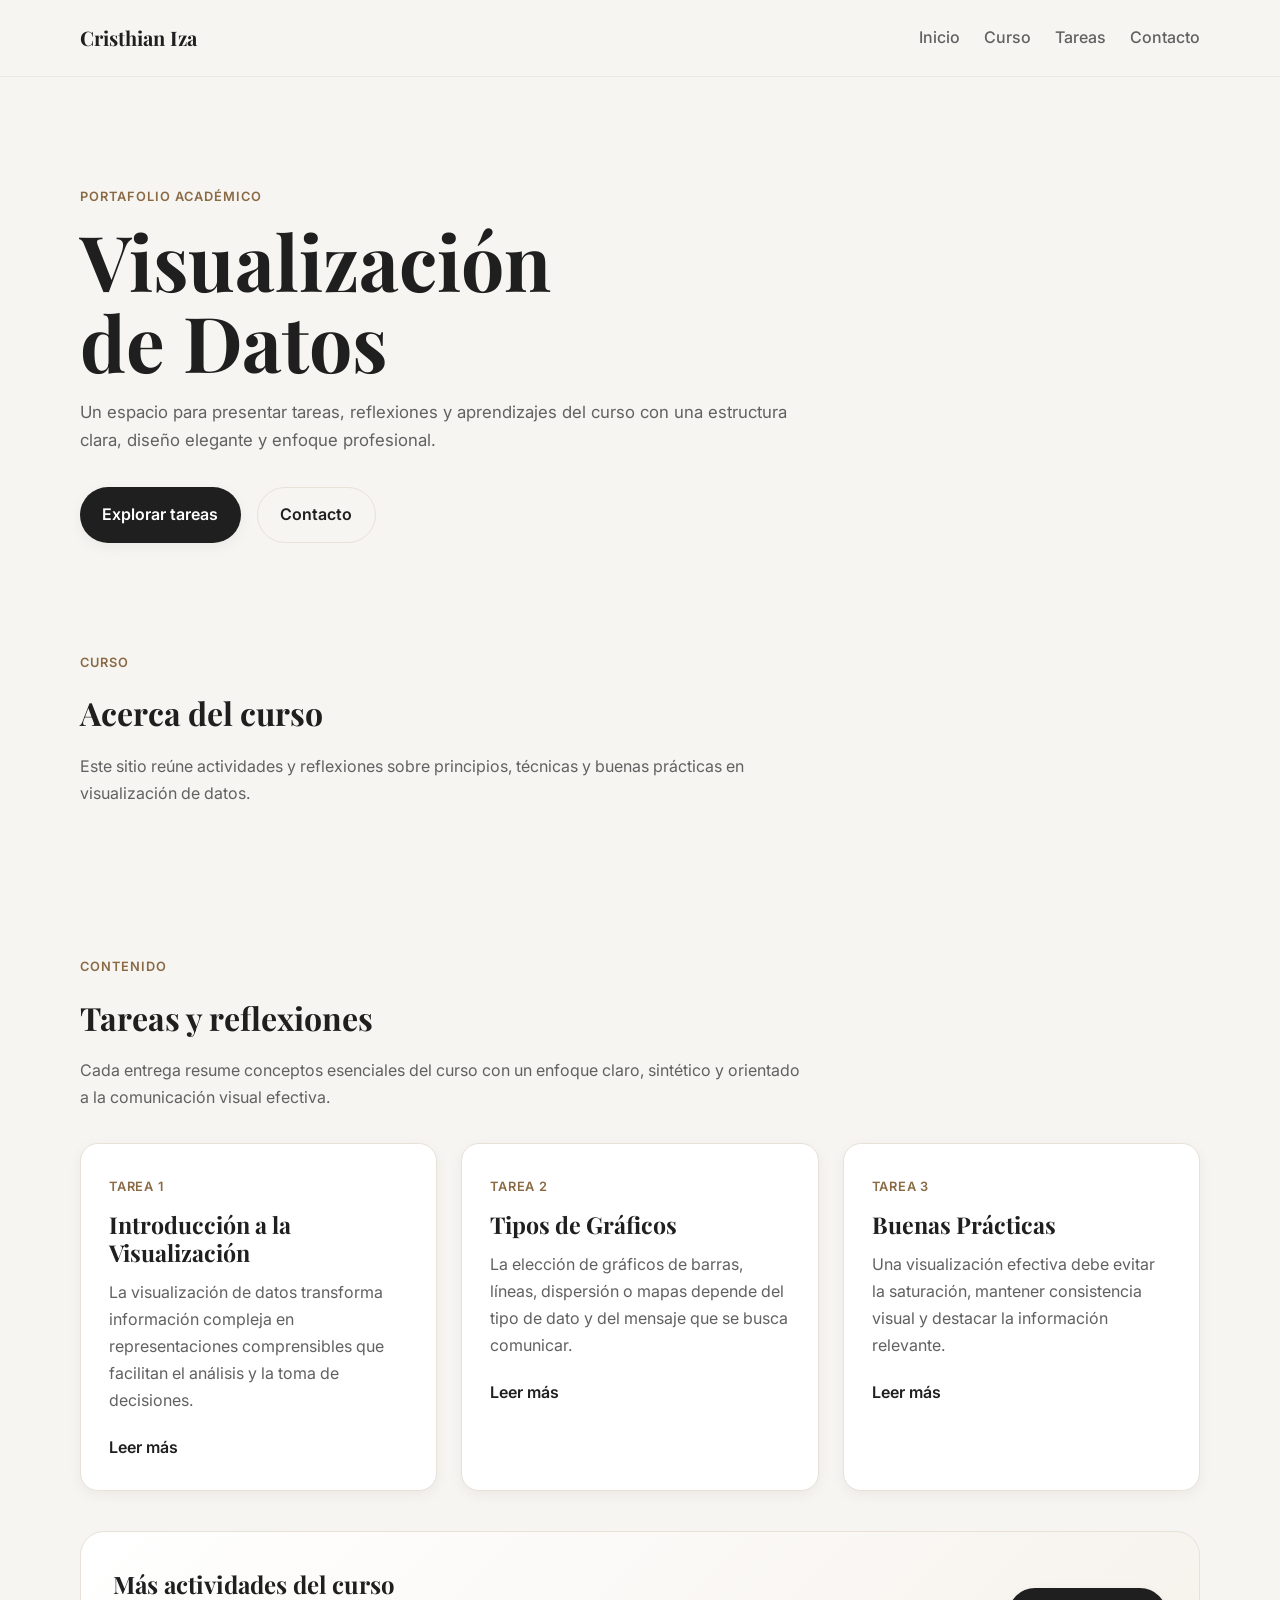
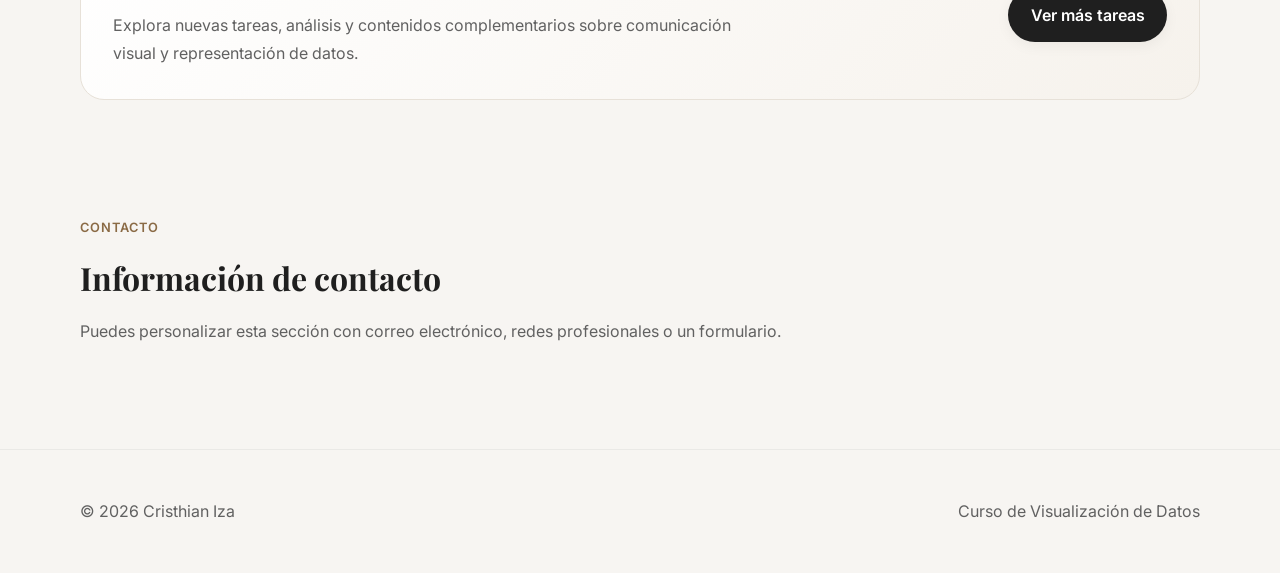
==== commit 7b03080d: "Create index.html for academic portfolio website This file serves as the main HTML structure for the" ====
--- a/index.html
+++ b/index.html
@@ -3,7 +3,11 @@
 <head>
   <meta charset="UTF-8" />
   <meta name="viewport" content="width=device-width, initial-scale=1.0" />
-  <meta name="description" content="Sitio académico de Visualización de Datos de Cristhian Iza" />
+  <meta
+    name="description"
+    content="Sitio académico de Visualización de Datos de Cristhian Iza"
+  />
+  <meta name="author" content="Cristhian Iza" />
   <title>Visualización de Datos | Cristhian Iza</title>
 
   <link rel="preconnect" href="https://fonts.googleapis.com" />
@@ -13,449 +17,139 @@
     rel="stylesheet"
   />
 
-  <style>
-    :root {
-      --bg: #f7f5f2;
-      --surface: #ffffff;
-      --surface-hover: #fcfcfc;
-      --text: #1f1f1f;
-      --text-muted: #5f5f5f;
-      --border: #e7e2db;
-      --primary: #1f1f1f;
-      --accent: #8b6f47;
-      --shadow-sm: 0 4px 14px rgba(0, 0, 0, 0.04);
-      --shadow-md: 0 10px 30px rgba(0, 0, 0, 0.08);
-      --radius-sm: 12px;
-      --radius-md: 18px;
-      --radius-lg: 28px;
-      --container: 1080px;
-      --transition: 220ms ease;
-    }
-
-    * {
-      box-sizing: border-box;
-    }
-
-    html {
-      scroll-behavior: smooth;
-    }
-
-    body {
-      margin: 0;
-      font-family: "Inter", sans-serif;
-      background:
-        radial-gradient(circle at top left, rgba(139, 111, 71, 0.06), transparent 28%),
-        var(--bg);
-      color: var(--text);
-      line-height: 1.7;
-    }
-
-    img {
-      max-width: 100%;
-      display: block;
-    }
-
-    a {
-      color: inherit;
-      text-decoration: none;
-    }
-
-    .wrapper {
-      width: min(100% - 2rem, var(--container));
-      margin-inline: auto;
-    }
-
-    /* Header */
-    .site-header {
-      padding: 1.25rem 0;
-      border-bottom: 1px solid rgba(0, 0, 0, 0.04);
-      background: rgba(247, 245, 242, 0.85);
-      backdrop-filter: blur(10px);
-      position: sticky;
-      top: 0;
-      z-index: 50;
-    }
-
-    .site-header__content {
-      display: flex;
-      align-items: center;
-      justify-content: space-between;
-      gap: 1rem;
-      flex-wrap: wrap;
-    }
-
-    .brand {
-      font-family: "Playfair Display", serif;
-      font-size: 1.2rem;
-      font-weight: 700;
-      letter-spacing: 0.2px;
-    }
-
-    .nav {
-      display: flex;
-      gap: 1.25rem;
-      flex-wrap: wrap;
-    }
-
-    .nav a {
-      font-size: 0.95rem;
-      color: var(--text-muted);
-      position: relative;
-      transition: color var(--transition);
-    }
-
-    .nav a::after {
-      content: "";
-      position: absolute;
-      left: 0;
-      bottom: -0.35rem;
-      width: 0;
-      height: 2px;
-      background: var(--accent);
-      transition: width var(--transition);
-    }
-
-    .nav a:hover,
-    .nav a:focus-visible {
-      color: var(--text);
-    }
-
-    .nav a:hover::after,
-    .nav a:focus-visible::after {
-      width: 100%;
-    }
-
-    /* Hero */
-    .hero {
-      padding: 5.5rem 0 3.5rem;
-    }
-
-    .hero__eyebrow {
-      display: inline-block;
-      font-size: 0.82rem;
-      font-weight: 600;
-      letter-spacing: 0.08em;
-      text-transform: uppercase;
-      color: var(--accent);
-      margin-bottom: 1rem;
-    }
-
-    .hero__title {
-      margin: 0 0 1rem;
-      font-family: "Playfair Display", serif;
-      font-size: clamp(2.6rem, 6vw, 4.8rem);
-      line-height: 1.05;
-      letter-spacing: -0.03em;
-      max-width: 11ch;
-    }
-
-    .hero__subtitle {
-      max-width: 700px;
-      margin: 0 0 2rem;
-      font-size: 1.08rem;
-      color: var(--text-muted);
-    }
-
-    .hero__actions {
-      display: flex;
-      gap: 0.9rem;
-      flex-wrap: wrap;
-    }
-
-    /* Buttons */
-    .btn {
-      display: inline-flex;
-      align-items: center;
-      justify-content: center;
-      gap: 0.5rem;
-      min-height: 48px;
-      padding: 0.85rem 1.35rem;
-      border-radius: 999px;
-      font-weight: 600;
-      transition:
-        transform var(--transition),
-        background var(--transition),
-        color var(--transition),
-        border-color var(--transition),
-        box-shadow var(--transition);
-      border: 1px solid transparent;
-      cursor: pointer;
-    }
-
-    .btn--primary {
-      background: var(--primary);
-      color: #fff;
-      box-shadow: var(--shadow-sm);
-    }
-
-    .btn--primary:hover,
-    .btn--primary:focus-visible {
-      transform: translateY(-1px);
-      box-shadow: var(--shadow-md);
-    }
-
-    .btn--secondary {
-      background: transparent;
-      border-color: var(--border);
-      color: var(--text);
-    }
-
-    .btn--secondary:hover,
-    .btn--secondary:focus-visible {
-      background: #fff;
-      border-color: #d8d1c7;
-    }
-
-    /* Main content */
-    .section {
-      padding: 1rem 0 4.5rem;
-    }
-
-    .section__header {
-      margin-bottom: 2rem;
-    }
-
-    .section__title {
-      margin: 0 0 0.5rem;
-      font-family: "Playfair Display", serif;
-      font-size: 2rem;
-    }
-
-    .section__text {
-      margin: 0;
-      max-width: 700px;
-      color: var(--text-muted);
-    }
-
-    .grid {
-      display: grid;
-      grid-template-columns: repeat(12, 1fr);
-      gap: 1.5rem;
-    }
-
-    .card {
-      grid-column: span 12;
-      background: var(--surface);
-      border: 1px solid var(--border);
-      border-radius: var(--radius-md);
-      padding: 1.75rem;
-      box-shadow: var(--shadow-sm);
-      transition:
-        transform var(--transition),
-        box-shadow var(--transition),
-        background var(--transition);
-    }
-
-    .card:hover {
-      transform: translateY(-4px);
-      box-shadow: var(--shadow-md);
-      background: var(--surface-hover);
-    }
-
-    .card__meta {
-      display: inline-block;
-      margin-bottom: 0.75rem;
-      font-size: 0.82rem;
-      font-weight: 600;
-      letter-spacing: 0.05em;
-      text-transform: uppercase;
-      color: var(--accent);
-    }
-
-    .card__title {
-      margin: 0 0 0.85rem;
-      font-family: "Playfair Display", serif;
-      font-size: 1.55rem;
-      line-height: 1.2;
-    }
-
-    .card__text {
-      margin: 0;
-      color: var(--text-muted);
-      font-size: 1rem;
-    }
-
-    .card__footer {
-      margin-top: 1.25rem;
-    }
-
-    .text-link {
-      font-weight: 600;
-      color: var(--text);
-    }
-
-    .text-link:hover,
-    .text-link:focus-visible {
-      color: var(--accent);
-    }
-
-    /* CTA */
-    .cta {
-      margin-top: 2.5rem;
-      padding: 2rem;
-      background: linear-gradient(135deg, #ffffff, #f7f3ee);
-      border: 1px solid var(--border);
-      border-radius: var(--radius-lg);
-      box-shadow: var(--shadow-sm);
-    }
-
-    .cta h3 {
-      margin: 0 0 0.7rem;
-      font-family: "Playfair Display", serif;
-      font-size: 1.6rem;
-    }
-
-    .cta p {
-      margin: 0 0 1.2rem;
-      color: var(--text-muted);
-      max-width: 60ch;
-    }
-
-    /* Footer */
-    .site-footer {
-      padding: 2rem 0 3rem;
-      color: var(--text-muted);
-      font-size: 0.95rem;
-      border-top: 1px solid rgba(0, 0, 0, 0.05);
-    }
-
-    .site-footer__content {
-      display: flex;
-      justify-content: space-between;
-      gap: 1rem;
-      flex-wrap: wrap;
-    }
-
-    /* Accessibility */
-    a:focus-visible,
-    button:focus-visible {
-      outline: 3px solid rgba(139, 111, 71, 0.28);
-      outline-offset: 3px;
-    }
-
-    /* Responsive */
-    @media (min-width: 768px) {
-      .card--half {
-        grid-column: span 6;
-      }
-    }
-
-    @media (max-width: 640px) {
-      .hero {
-        padding: 4rem 0 2.5rem;
-      }
-
-      .card,
-      .cta {
-        padding: 1.4rem;
-      }
-
-      .site-header__content,
-      .site-footer__content {
-        align-items: flex-start;
-      }
-    }
-  </style>
+  <link rel="stylesheet" href="assets/css/styles.css" />
 </head>
 <body>
-  <header class="site-header">
-    <div class="wrapper site-header__content">
-      <a href="#" class="brand">Cristhian Iza</a>
+  <header class="header">
+    <div class="container header__content">
+      <a href="#" class="logo">Cristhian Iza</a>
 
-      <nav class="nav" aria-label="Navegación principal">
-        <a href="#">Inicio</a>
-        <a href="#">Curso</a>
-        <a href="#">Tareas</a>
-        <a href="#">Contacto</a>
+      <button
+        class="nav-toggle"
+        aria-label="Abrir menú"
+        aria-expanded="false"
+        aria-controls="main-nav"
+      >
+        ☰
+      </button>
+
+      <nav class="nav" id="main-nav" aria-label="Navegación principal">
+        <a href="#inicio" class="nav__link">Inicio</a>
+        <a href="#curso" class="nav__link">Curso</a>
+        <a href="#tareas" class="nav__link">Tareas</a>
+        <a href="#contacto" class="nav__link">Contacto</a>
       </nav>
     </div>
   </header>
 
   <main>
-    <section class="hero">
-      <div class="wrapper">
-        <span class="hero__eyebrow">Portafolio académico</span>
+    <section class="hero" id="inicio">
+      <div class="container">
+        <p class="hero__eyebrow">Portafolio académico</p>
         <h1 class="hero__title">Visualización de Datos</h1>
         <p class="hero__subtitle">
           Un espacio para presentar tareas, reflexiones y aprendizajes del curso
-          de manera clara, elegante y profesional.
+          con una estructura clara, diseño elegante y enfoque profesional.
         </p>
 
         <div class="hero__actions">
           <a href="#tareas" class="btn btn--primary">Explorar tareas</a>
-          <a href="#" class="btn btn--secondary">Contactar</a>
+          <a href="#contacto" class="btn btn--secondary">Contacto</a>
+        </div>
+      </div>
+    </section>
+
+    <section class="section" id="curso">
+      <div class="container">
+        <div class="section__header">
+          <p class="section__eyebrow">Curso</p>
+          <h2 class="section__title">Acerca del curso</h2>
+          <p class="section__description">
+            Este sitio reúne actividades y reflexiones sobre principios,
+            técnicas y buenas prácticas en visualización de datos.
+          </p>
         </div>
       </div>
     </section>
 
     <section class="section" id="tareas">
-      <div class="wrapper">
+      <div class="container">
         <div class="section__header">
+          <p class="section__eyebrow">Contenido</p>
           <h2 class="section__title">Tareas y reflexiones</h2>
-          <p class="section__text">
-            Cada actividad resume conceptos clave del curso y muestra criterios
-            de análisis, síntesis y comunicación visual.
+          <p class="section__description">
+            Cada entrega resume conceptos esenciales del curso con un enfoque
+            claro, sintético y orientado a la comunicación visual efectiva.
           </p>
         </div>
 
-        <div class="grid">
-          <article class="card card--half">
-            <span class="card__meta">Tarea 1</span>
+        <div class="cards">
+          <article class="card">
+            <span class="card__tag">Tarea 1</span>
             <h3 class="card__title">Introducción a la Visualización</h3>
             <p class="card__text">
-              La visualización de datos permite transformar información compleja
-              en representaciones comprensibles, facilitando el análisis, la
-              interpretación y la toma de decisiones.
+              La visualización de datos transforma información compleja en
+              representaciones comprensibles que facilitan el análisis y la toma
+              de decisiones.
             </p>
-            <div class="card__footer">
-              <a href="#" class="text-link">Leer más →</a>
-            </div>
-          </article>
-
-          <article class="card card--half">
-            <span class="card__meta">Tarea 2</span>
-            <h3 class="card__title">Tipos de Gráficos</h3>
-            <p class="card__text">
-              Los gráficos de barras, líneas, dispersión y mapas cumplen
-              funciones distintas. La elección adecuada depende del tipo de dato
-              y del mensaje que se desea comunicar con precisión.
-            </p>
-            <div class="card__footer">
-              <a href="#" class="text-link">Leer más →</a>
-            </div>
+            <a href="#" class="card__link">Leer más</a>
           </article>
 
           <article class="card">
-            <span class="card__meta">Tarea 3</span>
-            <h3 class="card__title">Buenas Prácticas de Diseño</h3>
+            <span class="card__tag">Tarea 2</span>
+            <h3 class="card__title">Tipos de Gráficos</h3>
             <p class="card__text">
-              Una buena visualización evita la sobrecarga visual, utiliza una
-              paleta coherente, mantiene consistencia tipográfica y resalta la
-              información verdaderamente relevante para el lector.
+              La elección de gráficos de barras, líneas, dispersión o mapas
+              depende del tipo de dato y del mensaje que se busca comunicar.
             </p>
-            <div class="card__footer">
-              <a href="#" class="text-link">Leer más →</a>
-            </div>
+            <a href="#" class="card__link">Leer más</a>
+          </article>
+
+          <article class="card">
+            <span class="card__tag">Tarea 3</span>
+            <h3 class="card__title">Buenas Prácticas</h3>
+            <p class="card__text">
+              Una visualización efectiva debe evitar la saturación, mantener
+              consistencia visual y destacar la información relevante.
+            </p>
+            <a href="#" class="card__link">Leer más</a>
           </article>
         </div>
 
         <div class="cta">
-          <h3>Continúa explorando el curso</h3>
-          <p>
-            Accede a más tareas, análisis y materiales complementarios sobre
-            visualización de datos, diseño de información y comunicación visual.
+          <div>
+            <h3 class="cta__title">Más actividades del curso</h3>
+            <p class="cta__text">
+              Explora nuevas tareas, análisis y contenidos complementarios sobre
+              comunicación visual y representación de datos.
+            </p>
+          </div>
+          <a href="#" class="btn btn--primary">Ver más tareas</a>
+        </div>
+      </div>
+    </section>
+
+    <section class="section" id="contacto">
+      <div class="container">
+        <div class="section__header">
+          <p class="section__eyebrow">Contacto</p>
+          <h2 class="section__title">Información de contacto</h2>
+          <p class="section__description">
+            Puedes personalizar esta sección con correo electrónico, redes
+            profesionales o un formulario.
           </p>
-          <a href="#" class="btn btn--primary">Ver más tareas</a>
         </div>
       </div>
     </section>
   </main>
 
-  <footer class="site-footer">
-    <div class="wrapper site-footer__content">
-      <span>© 2026 Cristhian Iza</span>
-      <span>Curso de Visualización de Datos</span>
+  <footer class="footer">
+    <div class="container footer__content">
+      <p>© <span id="year"></span> Cristhian Iza</p>
+      <p>Curso de Visualización de Datos</p>
     </div>
   </footer>
+
+  <script src="assets/js/main.js"></script>
 </body>
 </html>
--- a/assets/css/styles.css
+++ b/assets/css/styles.css
@@ -0,0 +1,323 @@
+:root {
+  --color-bg: #f7f5f2;
+  --color-surface: #ffffff;
+  --color-text: #1f1f1f;
+  --color-text-muted: #616161;
+  --color-border: #e7e1d8;
+  --color-accent: #8a6a45;
+  --color-dark: #1f1f1f;
+  --shadow-sm: 0 4px 14px rgba(0, 0, 0, 0.05);
+  --shadow-md: 0 12px 30px rgba(0, 0, 0, 0.08);
+  --radius-sm: 12px;
+  --radius-md: 18px;
+  --radius-lg: 24px;
+  --container-width: 1120px;
+  --transition: 0.25s ease;
+}
+
+* {
+  box-sizing: border-box;
+}
+
+html {
+  scroll-behavior: smooth;
+}
+
+body {
+  margin: 0;
+  font-family: "Inter", sans-serif;
+  background: var(--color-bg);
+  color: var(--color-text);
+  line-height: 1.7;
+}
+
+a {
+  color: inherit;
+  text-decoration: none;
+}
+
+img {
+  max-width: 100%;
+  display: block;
+}
+
+.container {
+  width: min(100% - 2rem, var(--container-width));
+  margin-inline: auto;
+}
+
+/* Header */
+.header {
+  position: sticky;
+  top: 0;
+  z-index: 100;
+  background: rgba(247, 245, 242, 0.9);
+  backdrop-filter: blur(10px);
+  border-bottom: 1px solid rgba(0, 0, 0, 0.05);
+}
+
+.header__content {
+  display: flex;
+  align-items: center;
+  justify-content: space-between;
+  min-height: 76px;
+  gap: 1rem;
+}
+
+.logo {
+  font-family: "Playfair Display", serif;
+  font-size: 1.25rem;
+  font-weight: 700;
+}
+
+.nav {
+  display: flex;
+  gap: 1.5rem;
+}
+
+.nav__link {
+  color: var(--color-text-muted);
+  font-weight: 500;
+  transition: color var(--transition);
+}
+
+.nav__link:hover,
+.nav__link:focus-visible {
+  color: var(--color-text);
+}
+
+.nav-toggle {
+  display: none;
+  background: transparent;
+  border: none;
+  font-size: 1.5rem;
+  cursor: pointer;
+}
+
+/* Hero */
+.hero {
+  padding: 6rem 0 4rem;
+}
+
+.hero__eyebrow,
+.section__eyebrow {
+  text-transform: uppercase;
+  letter-spacing: 0.08em;
+  font-size: 0.8rem;
+  font-weight: 600;
+  color: var(--color-accent);
+  margin-bottom: 0.8rem;
+}
+
+.hero__title {
+  margin: 0 0 1rem;
+  font-family: "Playfair Display", serif;
+  font-size: clamp(2.8rem, 6vw, 5rem);
+  line-height: 1.05;
+  max-width: 10ch;
+}
+
+.hero__subtitle {
+  max-width: 720px;
+  margin: 0 0 2rem;
+  font-size: 1.05rem;
+  color: var(--color-text-muted);
+}
+
+.hero__actions {
+  display: flex;
+  flex-wrap: wrap;
+  gap: 1rem;
+}
+
+/* Sections */
+.section {
+  padding: 2rem 0 4.5rem;
+}
+
+.section__header {
+  margin-bottom: 2rem;
+}
+
+.section__title {
+  margin: 0 0 0.75rem;
+  font-family: "Playfair Display", serif;
+  font-size: 2rem;
+}
+
+.section__description {
+  margin: 0;
+  max-width: 720px;
+  color: var(--color-text-muted);
+}
+
+/* Buttons */
+.btn {
+  display: inline-flex;
+  align-items: center;
+  justify-content: center;
+  min-height: 48px;
+  padding: 0.85rem 1.4rem;
+  border-radius: 999px;
+  font-weight: 600;
+  transition: all var(--transition);
+}
+
+.btn--primary {
+  background: var(--color-dark);
+  color: #ffffff;
+  box-shadow: var(--shadow-sm);
+}
+
+.btn--primary:hover,
+.btn--primary:focus-visible {
+  transform: translateY(-2px);
+  box-shadow: var(--shadow-md);
+}
+
+.btn--secondary {
+  border: 1px solid var(--color-border);
+  background: transparent;
+}
+
+.btn--secondary:hover,
+.btn--secondary:focus-visible {
+  background: var(--color-surface);
+}
+
+/* Cards */
+.cards {
+  display: grid;
+  grid-template-columns: repeat(3, 1fr);
+  gap: 1.5rem;
+}
+
+.card {
+  background: var(--color-surface);
+  border: 1px solid var(--color-border);
+  border-radius: var(--radius-md);
+  padding: 1.75rem;
+  box-shadow: var(--shadow-sm);
+  transition: transform var(--transition), box-shadow var(--transition);
+}
+
+.card:hover {
+  transform: translateY(-5px);
+  box-shadow: var(--shadow-md);
+}
+
+.card__tag {
+  display: inline-block;
+  margin-bottom: 0.8rem;
+  color: var(--color-accent);
+  font-size: 0.8rem;
+  font-weight: 600;
+  text-transform: uppercase;
+  letter-spacing: 0.06em;
+}
+
+.card__title {
+  margin: 0 0 0.75rem;
+  font-family: "Playfair Display", serif;
+  font-size: 1.45rem;
+  line-height: 1.2;
+}
+
+.card__text {
+  margin: 0 0 1.25rem;
+  color: var(--color-text-muted);
+}
+
+.card__link {
+  font-weight: 600;
+}
+
+.card__link:hover,
+.card__link:focus-visible {
+  color: var(--color-accent);
+}
+
+/* CTA */
+.cta {
+  margin-top: 2.5rem;
+  padding: 2rem;
+  border: 1px solid var(--color-border);
+  border-radius: var(--radius-lg);
+  background: linear-gradient(135deg, #ffffff, #f6f2ec);
+  display: flex;
+  justify-content: space-between;
+  align-items: center;
+  gap: 1.5rem;
+  flex-wrap: wrap;
+}
+
+.cta__title {
+  margin: 0 0 0.5rem;
+  font-family: "Playfair Display", serif;
+  font-size: 1.5rem;
+}
+
+.cta__text {
+  margin: 0;
+  color: var(--color-text-muted);
+  max-width: 650px;
+}
+
+/* Footer */
+.footer {
+  border-top: 1px solid rgba(0, 0, 0, 0.05);
+  padding: 2rem 0;
+}
+
+.footer__content {
+  display: flex;
+  justify-content: space-between;
+  gap: 1rem;
+  flex-wrap: wrap;
+  color: var(--color-text-muted);
+}
+
+/* Accessibility */
+a:focus-visible,
+button:focus-visible {
+  outline: 3px solid rgba(138, 106, 69, 0.25);
+  outline-offset: 3px;
+}
+
+/* Responsive */
+@media (max-width: 900px) {
+  .cards {
+    grid-template-columns: 1fr;
+  }
+
+  .cta {
+    flex-direction: column;
+    align-items: flex-start;
+  }
+}
+
+@media (max-width: 768px) {
+  .nav-toggle {
+    display: block;
+  }
+
+  .nav {
+    position: absolute;
+    top: 76px;
+    left: 0;
+    right: 0;
+    background: var(--color-bg);
+    border-bottom: 1px solid rgba(0, 0, 0, 0.05);
+    flex-direction: column;
+    padding: 1rem;
+    display: none;
+  }
+
+  .nav.nav--open {
+    display: flex;
+  }
+
+  .hero {
+    padding: 4.5rem 0 3rem;
+  }
+}
